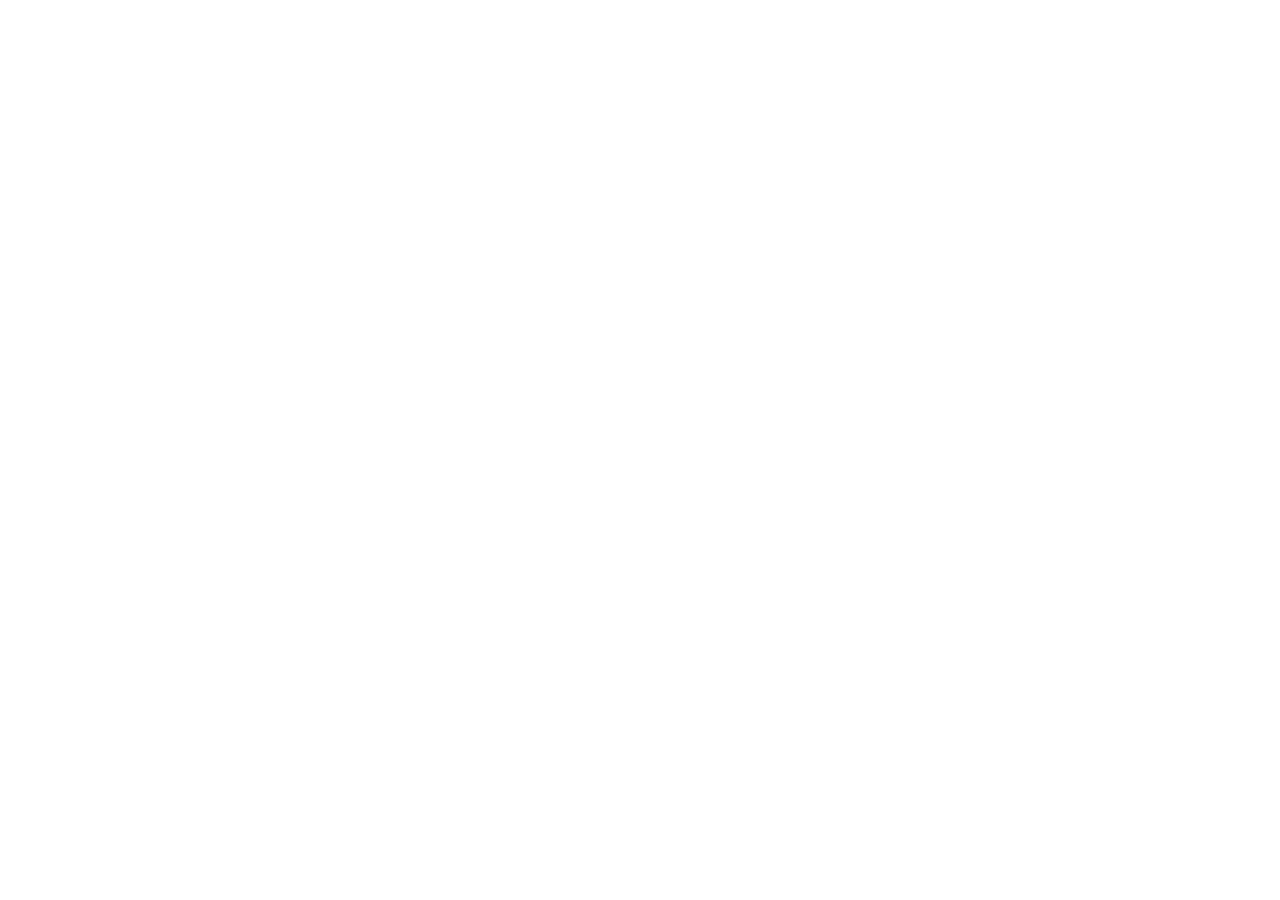
==== about.html @ 267d4267 "init" ====
<!DOCTYPE html>
<html lang="fr">
<head>
 <meta charset="UTF-8">
 <meta name="viewport" content="width=device-width, initial-scale=1.0">
 <title>AfriTalent — A propos</title>
 <!-- Bootstrap 5 via CDN : feuille de style -->
 <link
href="https://cdn.jsdelivr.net/npm/bootstrap@5.3.0/dist/css/bootstrap.min.css"
rel="stylesheet">
 <!-- Votre feuille de style personnelle -->
 <link rel="stylesheet" href="css/style.css">
</head>
<body>

</body>
</html>
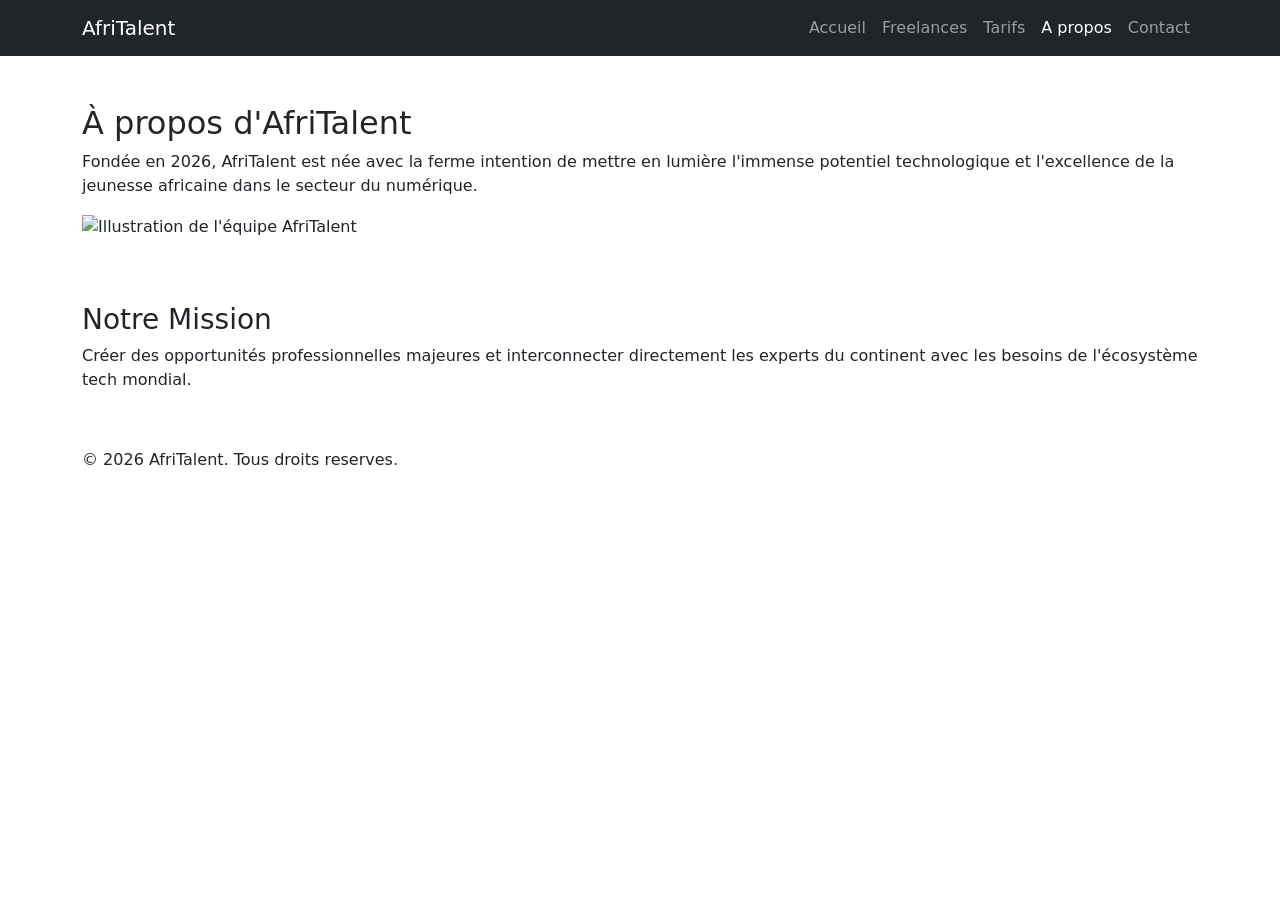
==== commit 2a3e9455: "HTML : structure complète des 5 pages avec sections et contenu texte" ====
--- a/about.html
+++ b/about.html
@@ -1,17 +1,77 @@
 <!DOCTYPE html>
 <html lang="fr">
 <head>
- <meta charset="UTF-8">
- <meta name="viewport" content="width=device-width, initial-scale=1.0">
- <title>AfriTalent — A propos</title>
- <!-- Bootstrap 5 via CDN : feuille de style -->
- <link
-href="https://cdn.jsdelivr.net/npm/bootstrap@5.3.0/dist/css/bootstrap.min.css"
-rel="stylesheet">
- <!-- Votre feuille de style personnelle -->
- <link rel="stylesheet" href="css/style.css">
+    <meta charset="UTF-8">
+    <meta name="viewport" content="width=device-width, initial-scale=1.0">
+    <title>AfriTalent - À propos</title>
+
+    <!-- CDN Bootstrap 5 (CSS) -->
+    <link href="https://cdn.jsdelivr.net/npm/bootstrap@5.3.0/dist/css/bootstrap.min.css" rel="stylesheet">
+
+    <!-- Votre feuille de style personnelle -->
+    <link rel="stylesheet" href="css/style.css">
 </head>
 <body>
 
+    <!-- Navigation Bootstrap commune à toutes les pages -->
+    <header>
+        <nav class="navbar navbar-expand-lg navbar-dark bg-dark">
+            <div class="container">
+                <a class="navbar-brand" href="index.html">AfriTalent</a>
+                <button class="navbar-toggler" type="button" data-bs-toggle="collapse" data-bs-target="#navMenu" aria-controls="navMenu" aria-expanded="false" aria-label="Toggle navigation">
+                    <span class="navbar-toggler-icon"></span>
+                </button>
+                <div class="collapse navbar-collapse" id="navMenu">
+                    <ul class="navbar-nav ms-auto">
+                        <li class="nav-item">
+                            <a class="nav-link" href="index.html">Accueil</a>
+                        </li>
+                        <li class="nav-item">
+                            <a class="nav-link" href="freelances.html">Freelances</a>
+                        </li>
+                        <li class="nav-item">
+                            <a class="nav-link" href="tarifs.html">Tarifs</a>
+                        </li>
+                        <li class="nav-item">
+                            <a class="nav-link active" href="about.html">A propos</a>
+                        </li>
+                        <li class="nav-item">
+                            <a class="nav-link" href="contact.html">Contact</a>
+                        </li>
+                    </ul>
+                </div>
+            </div>
+        </nav>
+    </header>
+
+    <!-- Contenu principal spécifique à la page À propos -->
+    <main>
+        <section id="notre-histoire">
+            <div class="container py-5">
+                <h2>À propos d'AfriTalent</h2>
+                <p>Fondée en 2026, AfriTalent est née avec la ferme intention de mettre en lumière l'immense potentiel technologique et l'excellence de la jeunesse africaine dans le secteur du numérique.</p>
+                <!-- Ajout de l'image obligatoire pour le Commit 2 -->
+                <img src="https://via.placeholder.com/500x300" alt="Illustration de l'équipe AfriTalent">
+            </div>
+        </section>
+        
+        <section id="notre-mission">
+            <div class="container py-3">
+                <h3>Notre Mission</h3>
+                <p>Créer des opportunités professionnelles majeures et interconnecter directement les experts du continent avec les besoins de l'écosystème tech mondial.</p>
+            </div>
+        </section>
+    </main>
+
+    <!-- Pied de page -->
+    <footer>
+        <div class="container py-4">
+            <p>&copy; 2026 AfriTalent. Tous droits reserves.</p>
+        </div>
+    </footer>
+
+    <!-- CDN Bootstrap 5 (JS) -->
+    <script src="https://cdn.jsdelivr.net/npm/bootstrap@5.3.0/dist/js/bootstrap.bundle.min.js"></script>
+    <script src="js/main.js"></script>
 </body>
 </html>
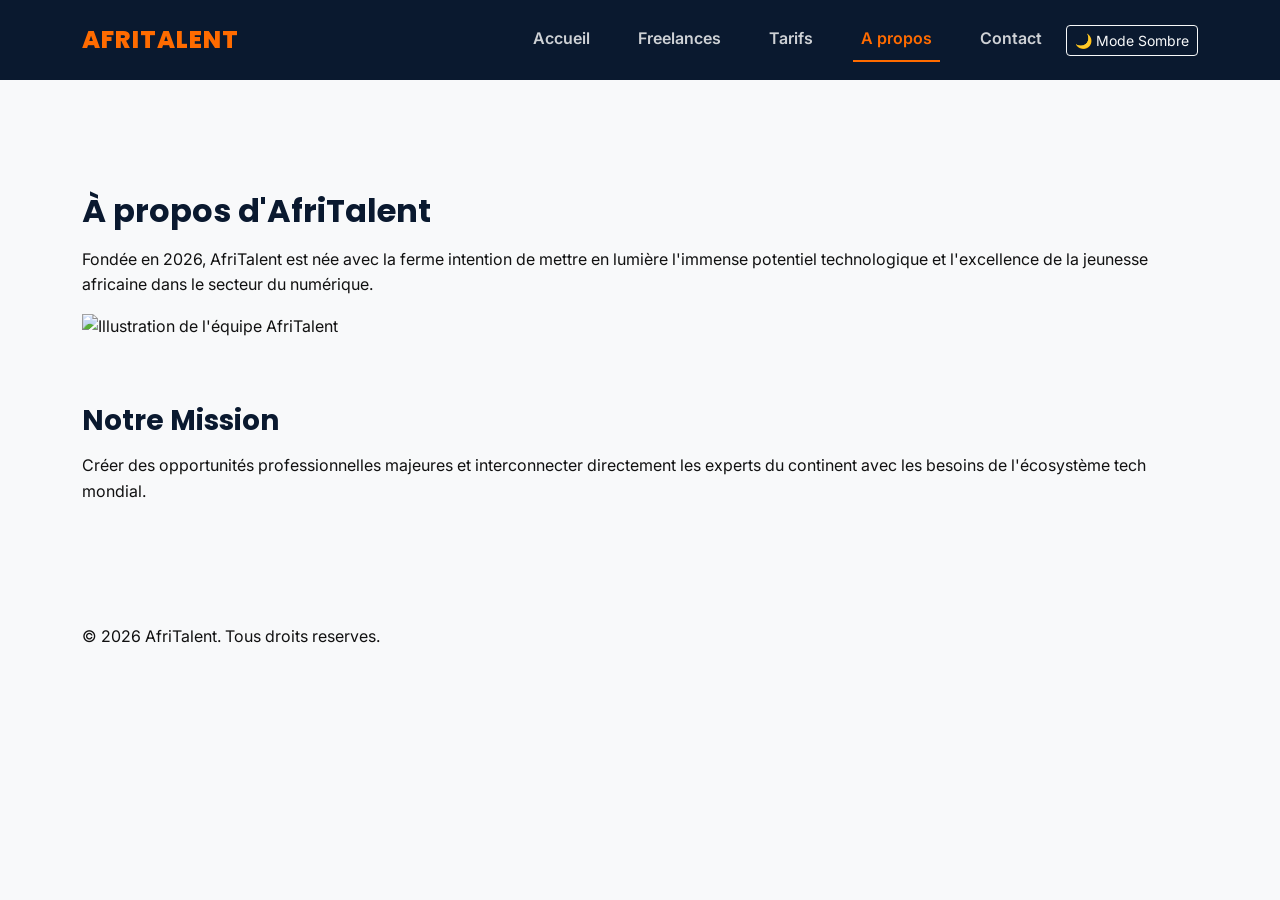
==== commit e0e021ee: "JS : dark mode avec localStorage, navbar dynamique au scroll" ====
--- a/about.html
+++ b/about.html
@@ -38,6 +38,9 @@
                         <li class="nav-item">
                             <a class="nav-link" href="contact.html">Contact</a>
                         </li>
+                         <li class="nav-item d-flex align-items-center ms-lg-3">
+                            <button id="theme-toggle" class="btn btn-sm btn-outline-light mt-2 mt-lg-0">🌙 Mode Sombre</button>
+                        </li>
                     </ul>
                 </div>
             </div>
@@ -73,5 +76,7 @@
     <!-- CDN Bootstrap 5 (JS) -->
     <script src="https://cdn.jsdelivr.net/npm/bootstrap@5.3.0/dist/js/bootstrap.bundle.min.js"></script>
     <script src="js/main.js"></script>
+    <!-- Bouton Retour en haut -->
+<button id="back-to-top" class="btn btn-custom" style="position: fixed; bottom: 20px; right: 20px; display: none; z-index: 1000; border-radius: 50%;">▲</button>
 </body>
 </html>
--- a/css/style.css
+++ b/css/style.css
@@ -0,0 +1,315 @@
+/* ==========================================================================
+   1. IMPORT DES GOOGLE FONTS
+   ========================================================================== */
+/* Import de 'Poppins' (pour les titres) et 'Inter' (pour le texte général) */
+@import url('https://fonts.googleapis.com/css2?family=Inter:wght@300;400;600&family=Poppins:wght@500;700;800&display=swap');
+
+/* ==========================================================================
+   2. VARIABLES CSS (:root) — Palette, Polices et Espacements
+   ========================================================================== */
+:root {
+    /* Couleurs (Palette cohérente pour AfriTalent : Orange tech, Bleu nuit, beige et neutres) */
+    --color-primary: #ff6b00;       /* Orange vif - l'énergie, le talent */
+    --color-secondary: #0a192f;     /* Bleu nuit profond - le professionnalisme */
+    --color-light: #f8f9fa;         /* Fond clair */
+    --color-dark: #111111;          /* Texte sombre */
+    --color-muted: #6c757d;         /* Texte secondaire / gris */
+
+    /* Typographies (Les 2 Google Fonts) */
+    --font-titles: 'Poppins', sans-serif;
+    --font-body: 'Inter', sans-serif;
+
+    /* Espacements (Pour des marges et paddings harmonieux) */
+    --spacing-sm: 0.5rem;
+    --spacing-md: 1rem;
+    --spacing-lg: 2rem;
+    --spacing-xl: 4rem;
+}
+
+/* ==========================================================================
+   3. RESET CSS & STYLES DE BASE
+   ========================================================================== */
+*, *::before, *::after {
+    box-sizing: border-box;
+    margin: 0;
+    padding: 0;
+}
+
+body {
+    font-family: var(--font-body);
+    color: var(--color-dark);
+    background-color: var(--color-light);
+    line-height: 1.6;
+}
+
+h1, h2, h3, h4, h5, h6 {
+    font-family: var(--font-titles);
+    color: var(--color-secondary);
+    font-weight: 700;
+    margin-bottom: var(--spacing-md);
+}
+
+img {
+    max-width: 100%;
+    height: auto;
+    display: block;
+}
+
+/* Layout général de base pour espacer vos sections */
+main {
+    padding: var(--spacing-xl) 0;
+}
+
+/* ==========================================================================
+   4. STYLISATION DE LA NAVBAR
+   ========================================================================== */
+/* On cible la navbar Bootstrap pour la personnaliser avec nos couleurs */
+.navbar {
+    background-color: var(--color-secondary) !important; /* Fond bleu nuit */
+    padding: var(--spacing-md) 0;
+}
+
+/* Le Logo */
+.navbar-brand {
+    font-family: var(--font-titles);
+    font-weight: 800;
+    font-size: 1.5rem;
+    color: var(--color-primary) !important; /* Logo en Orange */
+    text-transform: uppercase;
+    letter-spacing: 1px;
+}
+
+/* Alignement et style des liens de navigation */
+.navbar-nav .nav-link {
+    font-family: var(--font-body);
+    font-weight: 600;
+    color: rgba(255, 255, 255, 0.8) !important; /* Liens blancs légèrement transparents */
+    margin-left: var(--spacing-lg);
+    transition: color 0.3s ease;
+}
+
+/* Effet au survol des liens */
+.navbar-nav .nav-link:hover {
+    color: var(--color-primary) !important; /* Devient orange au survol */
+}
+
+/* Lien de la page active */
+.navbar-nav .nav-link.active {
+    color: var(--color-primary) !important;
+    border-bottom: 2px solid var(--color-primary);
+}
+/* ==========================================================================
+   5. DESIGN SECTION HERO (ASYMÉTRIQUE & EXPRESSIVE)
+   ========================================================================== */
+#hero {
+    background: linear-gradient(135deg, var(--color-light) 60%, #fff 40%);
+    overflow: hidden;
+}
+
+.hero-text h1 {
+    font-size: 3.5rem; /* Typographie expressive */
+    line-height: 1.2;
+}
+
+.text-highlight {
+    color: var(--color-primary);
+    position: relative;
+}
+
+.btn-custom {
+    background-color: var(--color-primary);
+    color: white !important;
+    font-weight: 600;
+    padding: 0.75rem 2rem;
+    border-radius: 50px;
+    transition: transform 0.3s ease, background-color 0.3s ease;
+}
+
+.btn-custom:hover {
+    background-color: #e05e00;
+    transform: translateY(-3px);
+}
+
+/* Image Hero Asymétrique (effet de décalage/style) */
+.hero-img {
+    border-radius: 24px;
+    box-shadow: 20px 20px 0px var(--color-secondary); /* Décalage asymétrique */
+    transition: transform 0.5s ease;
+}
+
+.hero-img:hover {
+    transform: scale(1.02);
+}
+
+/* ==========================================================================
+   6. MIS EN PAGE BENTO GRID (COMMENT ÇA MARCHE)
+   ========================================================================== */
+.bento-grid {
+    display: grid;
+    grid-template-columns: repeat(3, 1fr);
+    grid-auto-rows: 180px;
+    gap: var(--spacing-md);
+}
+
+.bento-item {
+    background-color: white;
+    border: 1px solid rgba(0,0,0,0.05);
+    border-radius: 20px;
+    padding: var(--spacing-lg);
+    box-shadow: 0 4px 15px rgba(0, 0, 0, 0.02);
+    display: flex;
+    flex-direction: column;
+    justify-content: center;
+}
+
+.bento-item h3 {
+    font-size: 1.3rem;
+    color: var(--color-primary);
+}
+
+/* Placement asymétrique du Bento */
+.item-large {
+    grid-column: span 2;
+}
+
+.item-tall {
+    grid-row: span 2;
+    background-color: var(--color-secondary);
+}
+.item-tall h3, .item-tall p {
+    color: white;
+}
+
+.item-normal {
+    grid-column: span 1;
+}
+
+.item-wide {
+    grid-column: span 2;
+}
+
+/* ==========================================================================
+   7. CATÉGORIES DE SERVICES (EFFETS HOVER INTERACTIFS)
+   ========================================================================== */
+.card-category {
+    background-color: white;
+    border-radius: 16px;
+    padding: var(--spacing-lg);
+    box-shadow: 0 5px 15px rgba(0, 0, 0, 0.05); /* Ombre de base */
+    transition: transform 0.3s ease, box-shadow 0.3s ease; /* Transition fluide */
+    height: 100%;
+}
+
+/* Effets Hover (Transformation et Ombre accentuée) */
+.card-category:hover {
+    transform: translateY(-10px); /* Soulèvement de la carte */
+    box-shadow: 0 15px 30px rgba(255, 107, 0, 0.15); /* Ombre plus diffuse aux couleurs d'AfriTalent */
+    border-top: 4px solid var(--color-primary);
+}
+
+/* ==========================================================================
+   8. AJUSTEMENTS CAROUSEL TÉMOIGNAGES
+   ========================================================================== */
+#carouselTemoignages {
+    background-color: white;
+    border-radius: 24px;
+    padding: var(--spacing-lg);
+    box-shadow: 0 10px 25px rgba(0,0,0,0.02);
+}
+/* ==========================================================================
+   9. RESPONSIVE DESIGN (MEDIA QUERIES)
+   ========================================================================== */
+
+/* 📱 Écrans Mobiles (jusqu'à 767px) - Cible le test à 375px */
+@media (max-width: 767px) {
+    /* Typographie expressive plus petite pour que ça ne déborde pas */
+    .hero-text h1 {
+        font-size: 2.2rem;
+    }
+    
+    /* On casse le décalage de l'image sur mobile pour que ce soit propre */
+    .hero-img {
+        box-shadow: 10px 10px 0px var(--color-secondary);
+        margin-top: var(--spacing-lg);
+    }
+
+    /* La Bento Grid passe sur 1 seule colonne verticale */
+    .bento-grid {
+        display: flex;
+        flex-direction: column;
+        height: auto;
+    }
+    
+    .bento-item {
+        margin-bottom: var(--spacing-md);
+    }
+
+    /* Liens de la navbar : on réduit la marge à gauche pour le menu vertical */
+    .navbar-nav .nav-link {
+        margin-left: 0;
+        padding: var(--spacing-sm) 0;
+    }
+}
+
+/* 📐 Tablettes (de 768px à 1199px) - Cible le test à 768px */
+@media (min-width: 768px) and (max-width: 1199px) {
+    .hero-text h1 {
+        font-size: 2.8rem;
+    }
+
+    /* Adaptation de la Bento Grid pour tablette */
+    .bento-grid {
+        grid-template-columns: repeat(2, 1fr);
+        grid-auto-rows: auto;
+    }
+    
+    .item-large, .item-wide, .item-tall {
+        grid-column: span 2;
+        grid-row: auto;
+    }
+}
+
+/* 💻 Grands Écrans / Desktops (1200px et plus) */
+@media (min-width: 1200px) {
+    .container {
+        max-width: 1140px;
+    }
+}
+/* ==========================================================================
+   10. STYLES POUR LE COMMIT 6 (JS & INTERACTION)
+   ========================================================================== */
+
+/* Classes pour le Dark Mode */
+body.dark-theme {
+    background-color: #0e1622 !important;
+    color: #f8f9fa !important;
+}
+
+body.dark-theme .bento-item, 
+body.dark-theme .card-category,
+body.dark-theme #carouselTemoignages {
+    background-color: #1b263b !important;
+    color: #ffffff !important;
+    border-color: rgba(255, 255, 255, 0.1);
+}
+
+body.dark-theme h1, 
+body.dark-theme h2, 
+body.dark-theme h3 {
+    color: #ffffff !important;
+}
+
+body.dark-theme .text-highlight {
+    color: #ff8c3a !important;
+}
+
+/* Effet au Scroll sur la Navbar (Fond, ombre, shrink) */
+.navbar {
+    transition: all 0.4s ease !important; /* Transition fluide pour le shrink */
+}
+
+.navbar-scrolled {
+    padding: 0.4rem 0 !important; /* Effet shrink (réduction de taille) */
+    background-color: #050c18 !important; /* Fond encore plus sombre ou différent */
+    box-shadow: 0 4px 20px rgba(0, 0, 0, 0.3); /* Ajout d'une ombre portée */
+}
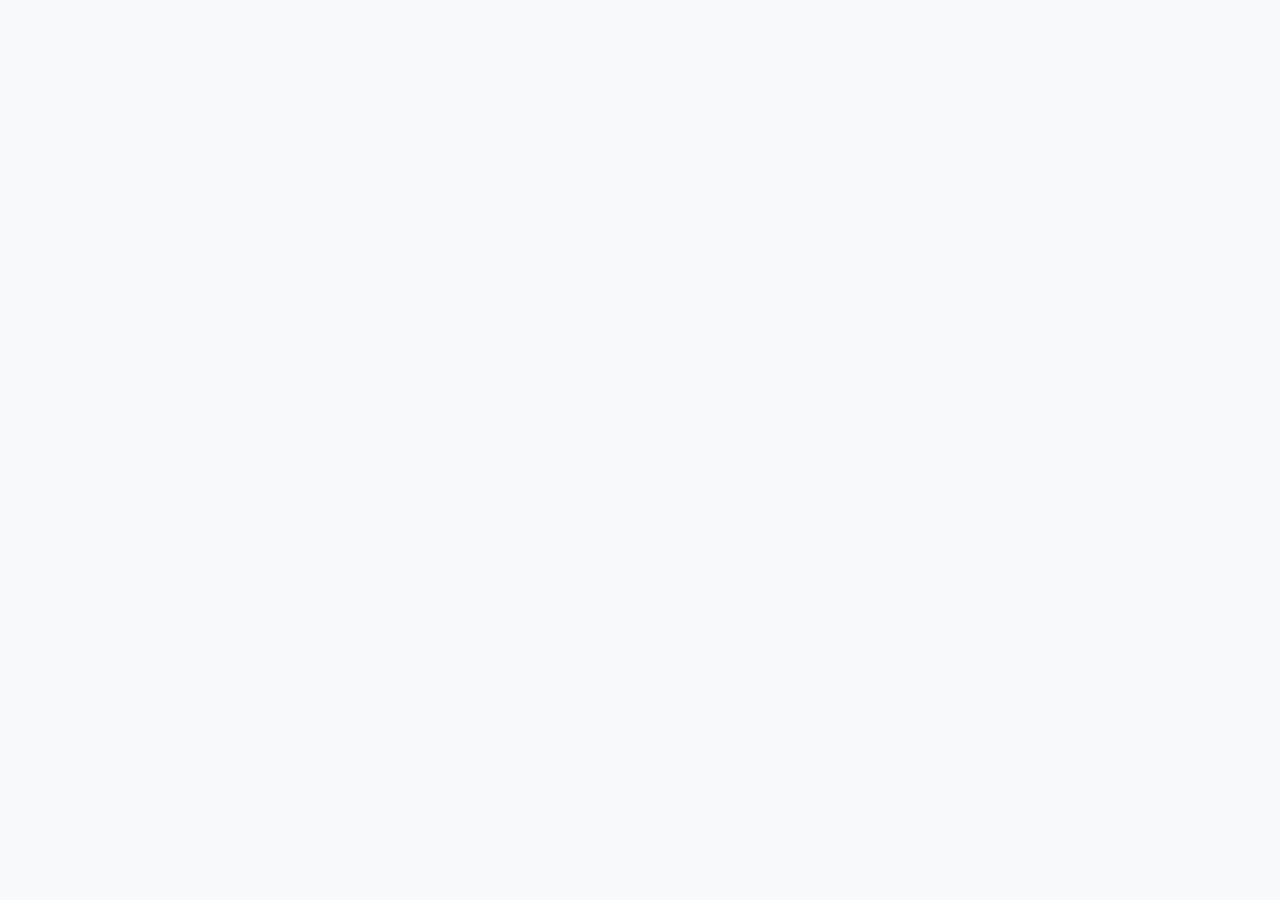
==== commit ac3eae68: "Init : création du dépôt, arborescence des fichiers et structure HTML de base" ====
--- a/about.html
+++ b/about.html
@@ -1,82 +1,23 @@
 <!DOCTYPE html>
 <html lang="fr">
 <head>
-    <meta charset="UTF-8">
-    <meta name="viewport" content="width=device-width, initial-scale=1.0">
-    <title>AfriTalent - À propos</title>
-
-    <!-- CDN Bootstrap 5 (CSS) -->
-    <link href="https://cdn.jsdelivr.net/npm/bootstrap@5.3.0/dist/css/bootstrap.min.css" rel="stylesheet">
-
-    <!-- Votre feuille de style personnelle -->
-    <link rel="stylesheet" href="css/style.css">
+ <meta charset="UTF-8">
+ <meta name="viewport" content="width=device-width, initial-scale=1.0">
+ <title>AfriTalent — A propos</title>
+ <!-- Bootstrap 5 via CDN : feuille de style -->
+ <link
+href="https://cdn.jsdelivr.net/npm/bootstrap@5.3.0/dist/css/bootstrap.min.css"
+rel="stylesheet">
+ <!-- Votre feuille de style personnelle -->
+ <link rel="stylesheet" href="css/style.css">
 </head>
 <body>
-
-    <!-- Navigation Bootstrap commune à toutes les pages -->
-    <header>
-        <nav class="navbar navbar-expand-lg navbar-dark bg-dark">
-            <div class="container">
-                <a class="navbar-brand" href="index.html">AfriTalent</a>
-                <button class="navbar-toggler" type="button" data-bs-toggle="collapse" data-bs-target="#navMenu" aria-controls="navMenu" aria-expanded="false" aria-label="Toggle navigation">
-                    <span class="navbar-toggler-icon"></span>
-                </button>
-                <div class="collapse navbar-collapse" id="navMenu">
-                    <ul class="navbar-nav ms-auto">
-                        <li class="nav-item">
-                            <a class="nav-link" href="index.html">Accueil</a>
-                        </li>
-                        <li class="nav-item">
-                            <a class="nav-link" href="freelances.html">Freelances</a>
-                        </li>
-                        <li class="nav-item">
-                            <a class="nav-link" href="tarifs.html">Tarifs</a>
-                        </li>
-                        <li class="nav-item">
-                            <a class="nav-link active" href="about.html">A propos</a>
-                        </li>
-                        <li class="nav-item">
-                            <a class="nav-link" href="contact.html">Contact</a>
-                        </li>
-                         <li class="nav-item d-flex align-items-center ms-lg-3">
-                            <button id="theme-toggle" class="btn btn-sm btn-outline-light mt-2 mt-lg-0">🌙 Mode Sombre</button>
-                        </li>
-                    </ul>
-                </div>
-            </div>
-        </nav>
-    </header>
-
-    <!-- Contenu principal spécifique à la page À propos -->
-    <main>
-        <section id="notre-histoire">
-            <div class="container py-5">
-                <h2>À propos d'AfriTalent</h2>
-                <p>Fondée en 2026, AfriTalent est née avec la ferme intention de mettre en lumière l'immense potentiel technologique et l'excellence de la jeunesse africaine dans le secteur du numérique.</p>
-                <!-- Ajout de l'image obligatoire pour le Commit 2 -->
-                <img src="https://via.placeholder.com/500x300" alt="Illustration de l'équipe AfriTalent">
-            </div>
-        </section>
-        
-        <section id="notre-mission">
-            <div class="container py-3">
-                <h3>Notre Mission</h3>
-                <p>Créer des opportunités professionnelles majeures et interconnecter directement les experts du continent avec les besoins de l'écosystème tech mondial.</p>
-            </div>
-        </section>
-    </main>
-
-    <!-- Pied de page -->
-    <footer>
-        <div class="container py-4">
-            <p>&copy; 2026 AfriTalent. Tous droits reserves.</p>
-        </div>
-    </footer>
-
-    <!-- CDN Bootstrap 5 (JS) -->
-    <script src="https://cdn.jsdelivr.net/npm/bootstrap@5.3.0/dist/js/bootstrap.bundle.min.js"></script>
-    <script src="js/main.js"></script>
-    <!-- Bouton Retour en haut -->
-<button id="back-to-top" class="btn btn-custom" style="position: fixed; bottom: 20px; right: 20px; display: none; z-index: 1000; border-radius: 50%;">▲</button>
-</body>
+ <!-- Le contenu de la page sera ajoute ici -->
+ <!-- Bootstrap 5 via CDN : script JavaScript -->
+ <script
+src="https://cdn.jsdelivr.net/npm/bootstrap@5.3.0/dist/js/bootstrap.bundle.min.js"
+></script>
+ <!-- Votre script JavaScript -->
+ <script src="js/main.js"></script>
+ </body>
 </html>
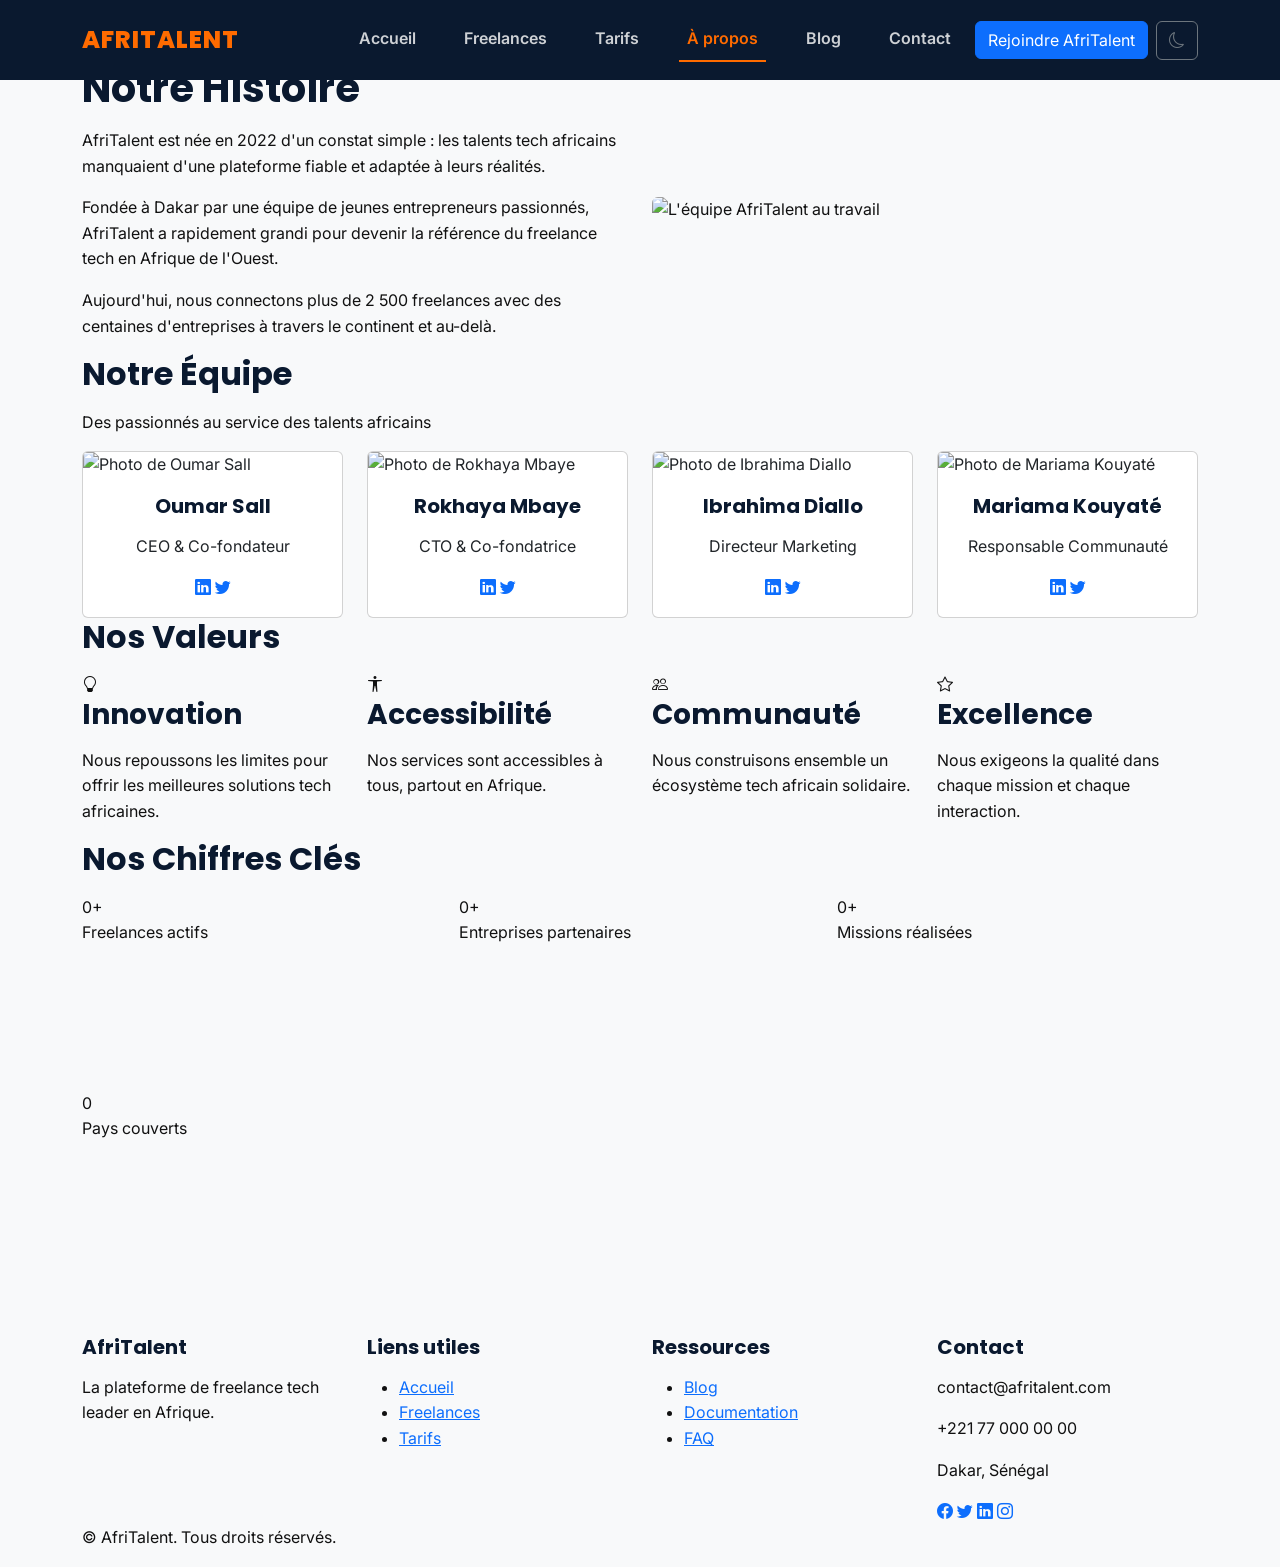
==== commit 056125a9: "HTML : structure complète des 5 pages avec sections et contenu texte" ====
--- a/about.html
+++ b/about.html
@@ -1,23 +1,238 @@
 <!DOCTYPE html>
 <html lang="fr">
 <head>
- <meta charset="UTF-8">
- <meta name="viewport" content="width=device-width, initial-scale=1.0">
- <title>AfriTalent — A propos</title>
- <!-- Bootstrap 5 via CDN : feuille de style -->
- <link
-href="https://cdn.jsdelivr.net/npm/bootstrap@5.3.0/dist/css/bootstrap.min.css"
-rel="stylesheet">
- <!-- Votre feuille de style personnelle -->
- <link rel="stylesheet" href="css/style.css">
+    <meta charset="UTF-8">
+    <meta name="viewport" content="width=device-width, initial-scale=1.0">
+    <title>AfriTalent - À propos</title>
+    <link href="https://cdn.jsdelivr.net/npm/bootstrap@5.3.3/dist/css/bootstrap.min.css" rel="stylesheet">
+    <link href="https://cdn.jsdelivr.net/npm/bootstrap-icons@1.11.0/font/bootstrap-icons.css" rel="stylesheet">
+    <link rel="stylesheet" href="css/style.css">
 </head>
 <body>
- <!-- Le contenu de la page sera ajoute ici -->
- <!-- Bootstrap 5 via CDN : script JavaScript -->
- <script
-src="https://cdn.jsdelivr.net/npm/bootstrap@5.3.0/dist/js/bootstrap.bundle.min.js"
-></script>
- <!-- Votre script JavaScript -->
- <script src="js/main.js"></script>
- </body>
+
+    <!-- NAVBAR -->
+    <header>
+        <nav class="navbar navbar-expand-lg fixed-top" id="navbar">
+            <div class="container">
+                <a class="navbar-brand" href="index.html">AfriTalent</a>
+                <button class="navbar-toggler" type="button" data-bs-toggle="collapse" data-bs-target="#navMenu">
+                    <span class="navbar-toggler-icon"></span>
+                </button>
+                <div class="collapse navbar-collapse" id="navMenu">
+                    <ul class="navbar-nav ms-auto">
+                        <li class="nav-item"><a class="nav-link" href="index.html">Accueil</a></li>
+                        <li class="nav-item"><a class="nav-link" href="freelances.html">Freelances</a></li>
+                        <li class="nav-item"><a class="nav-link" href="tarifs.html">Tarifs</a></li>
+                        <li class="nav-item"><a class="nav-link active" href="about.html">À propos</a></li>
+                        <li class="nav-item"><a class="nav-link" href="#">Blog</a></li>
+                        <li class="nav-item"><a class="nav-link" href="contact.html">Contact</a></li>
+                    </ul>
+                    <a href="#" class="btn btn-primary ms-3">Rejoindre AfriTalent</a>
+                    <button id="darkModeToggle" class="btn btn-outline-secondary ms-2">
+                        <i class="bi bi-moon"></i>
+                    </button>
+                </div>
+            </div>
+        </nav>
+    </header>
+
+    <main>
+
+        <!-- SECTION NOTRE HISTOIRE -->
+        <section id="histoire">
+            <div class="container">
+                <div class="row align-items-center">
+                    <div class="col-12 col-md-6">
+                        <h1>Notre Histoire</h1>
+                        <p>AfriTalent est née en 2022 d'un constat simple : les talents tech africains manquaient d'une plateforme fiable et adaptée à leurs réalités.</p>
+                        <p>Fondée à Dakar par une équipe de jeunes entrepreneurs passionnés, AfriTalent a rapidement grandi pour devenir la référence du freelance tech en Afrique de l'Ouest.</p>
+                        <p>Aujourd'hui, nous connectons plus de 2 500 freelances avec des centaines d'entreprises à travers le continent et au-delà.</p>
+                    </div>
+                    <div class="col-12 col-md-6">
+                        <img src="images/histoire.jpg" alt="L'équipe AfriTalent au travail" class="img-fluid rounded">
+                    </div>
+                </div>
+            </div>
+        </section>
+
+        <!-- SECTION EQUIPE -->
+        <section id="equipe">
+            <div class="container">
+                <h2>Notre Équipe</h2>
+                <p>Des passionnés au service des talents africains</p>
+                <div class="row">
+
+                    <div class="col-12 col-md-6 col-lg-3">
+                        <div class="card equipe-card">
+                            <img src="images/team1.jpg" alt="Photo de Oumar Sall" class="card-img-top">
+                            <div class="card-body text-center">
+                                <h5>Oumar Sall</h5>
+                                <p>CEO & Co-fondateur</p>
+                                <div>
+                                    <a href="#"><i class="bi bi-linkedin"></i></a>
+                                    <a href="#"><i class="bi bi-twitter"></i></a>
+                                </div>
+                            </div>
+                        </div>
+                    </div>
+
+                    <div class="col-12 col-md-6 col-lg-3">
+                        <div class="card equipe-card">
+                            <img src="images/team2.jpg" alt="Photo de Rokhaya Mbaye" class="card-img-top">
+                            <div class="card-body text-center">
+                                <h5>Rokhaya Mbaye</h5>
+                                <p>CTO & Co-fondatrice</p>
+                                <div>
+                                    <a href="#"><i class="bi bi-linkedin"></i></a>
+                                    <a href="#"><i class="bi bi-twitter"></i></a>
+                                </div>
+                            </div>
+                        </div>
+                    </div>
+
+                    <div class="col-12 col-md-6 col-lg-3">
+                        <div class="card equipe-card">
+                            <img src="images/team3.jpg" alt="Photo de Ibrahima Diallo" class="card-img-top">
+                            <div class="card-body text-center">
+                                <h5>Ibrahima Diallo</h5>
+                                <p>Directeur Marketing</p>
+                                <div>
+                                    <a href="#"><i class="bi bi-linkedin"></i></a>
+                                    <a href="#"><i class="bi bi-twitter"></i></a>
+                                </div>
+                            </div>
+                        </div>
+                    </div>
+
+                    <div class="col-12 col-md-6 col-lg-3">
+                        <div class="card equipe-card">
+                            <img src="images/team4.jpg" alt="Photo de Mariama Kouyaté" class="card-img-top">
+                            <div class="card-body text-center">
+                                <h5>Mariama Kouyaté</h5>
+                                <p>Responsable Communauté</p>
+                                <div>
+                                    <a href="#"><i class="bi bi-linkedin"></i></a>
+                                    <a href="#"><i class="bi bi-twitter"></i></a>
+                                </div>
+                            </div>
+                        </div>
+                    </div>
+
+                </div>
+            </div>
+        </section>
+
+        <!-- SECTION VALEURS -->
+        <section id="valeurs">
+            <div class="container">
+                <h2>Nos Valeurs</h2>
+                <div class="row">
+
+                    <div class="col-12 col-md-6 col-lg-3">
+                        <div class="valeur-card">
+                            <i class="bi bi-lightbulb"></i>
+                            <h3>Innovation</h3>
+                            <p>Nous repoussons les limites pour offrir les meilleures solutions tech africaines.</p>
+                        </div>
+                    </div>
+
+                    <div class="col-12 col-md-6 col-lg-3">
+                        <div class="valeur-card">
+                            <i class="bi bi-universal-access"></i>
+                            <h3>Accessibilité</h3>
+                            <p>Nos services sont accessibles à tous, partout en Afrique.</p>
+                        </div>
+                    </div>
+
+                    <div class="col-12 col-md-6 col-lg-3">
+                        <div class="valeur-card">
+                            <i class="bi bi-people"></i>
+                            <h3>Communauté</h3>
+                            <p>Nous construisons ensemble un écosystème tech africain solidaire.</p>
+                        </div>
+                    </div>
+
+                    <div class="col-12 col-md-6 col-lg-3">
+                        <div class="valeur-card">
+                            <i class="bi bi-star"></i>
+                            <h3>Excellence</h3>
+                            <p>Nous exigeons la qualité dans chaque mission et chaque interaction.</p>
+                        </div>
+                    </div>
+
+                </div>
+            </div>
+        </section>
+
+        <!-- SECTION CHIFFRES CLES -->
+        <section id="chiffres">
+            <div class="container">
+                <h2>Nos Chiffres Clés</h2>
+                <div class="bento-grid">
+                    <div class="bento-card">
+                        <span class="counter" data-target="2500">0</span>+
+                        <p>Freelances actifs</p>
+                    </div>
+                    <div class="bento-card">
+                        <span class="counter" data-target="800">0</span>+
+                        <p>Entreprises partenaires</p>
+                    </div>
+                    <div class="bento-card">
+                        <span class="counter" data-target="12000">0</span>+
+                        <p>Missions réalisées</p>
+                    </div>
+                    <div class="bento-card">
+                        <span class="counter" data-target="15">0</span>
+                        <p>Pays couverts</p>
+                    </div>
+                </div>
+            </div>
+        </section>
+
+    </main>
+
+    <!-- FOOTER -->
+    <footer>
+        <div class="container">
+            <div class="row">
+                <div class="col-md-3">
+                    <h5>AfriTalent</h5>
+                    <p>La plateforme de freelance tech leader en Afrique.</p>
+                </div>
+                <div class="col-md-3">
+                    <h5>Liens utiles</h5>
+                    <ul>
+                        <li><a href="index.html">Accueil</a></li>
+                        <li><a href="freelances.html">Freelances</a></li>
+                        <li><a href="tarifs.html">Tarifs</a></li>
+                    </ul>
+                </div>
+                <div class="col-md-3">
+                    <h5>Ressources</h5>
+                    <ul>
+                        <li><a href="#">Blog</a></li>
+                        <li><a href="#">Documentation</a></li>
+                        <li><a href="#">FAQ</a></li>
+                    </ul>
+                </div>
+                <div class="col-md-3">
+                    <h5>Contact</h5>
+                    <p>contact@afritalent.com</p>
+                    <p>+221 77 000 00 00</p>
+                    <p>Dakar, Sénégal</p>
+                    <div>
+                        <a href="#"><i class="bi bi-facebook"></i></a>
+                        <a href="#"><i class="bi bi-twitter"></i></a>
+                        <a href="#"><i class="bi bi-linkedin"></i></a>
+                        <a href="#"><i class="bi bi-instagram"></i></a>
+                    </div>
+                </div>
+            </div>
+            <p>&copy; <span id="year"></span> AfriTalent. Tous droits réservés.</p>
+        </div>
+    </footer>
+
+    <script src="https://cdn.jsdelivr.net/npm/bootstrap@5.3.3/dist/js/bootstrap.bundle.min.js"></script>
+    <script src="js/main.js"></script>
+</body>
 </html>
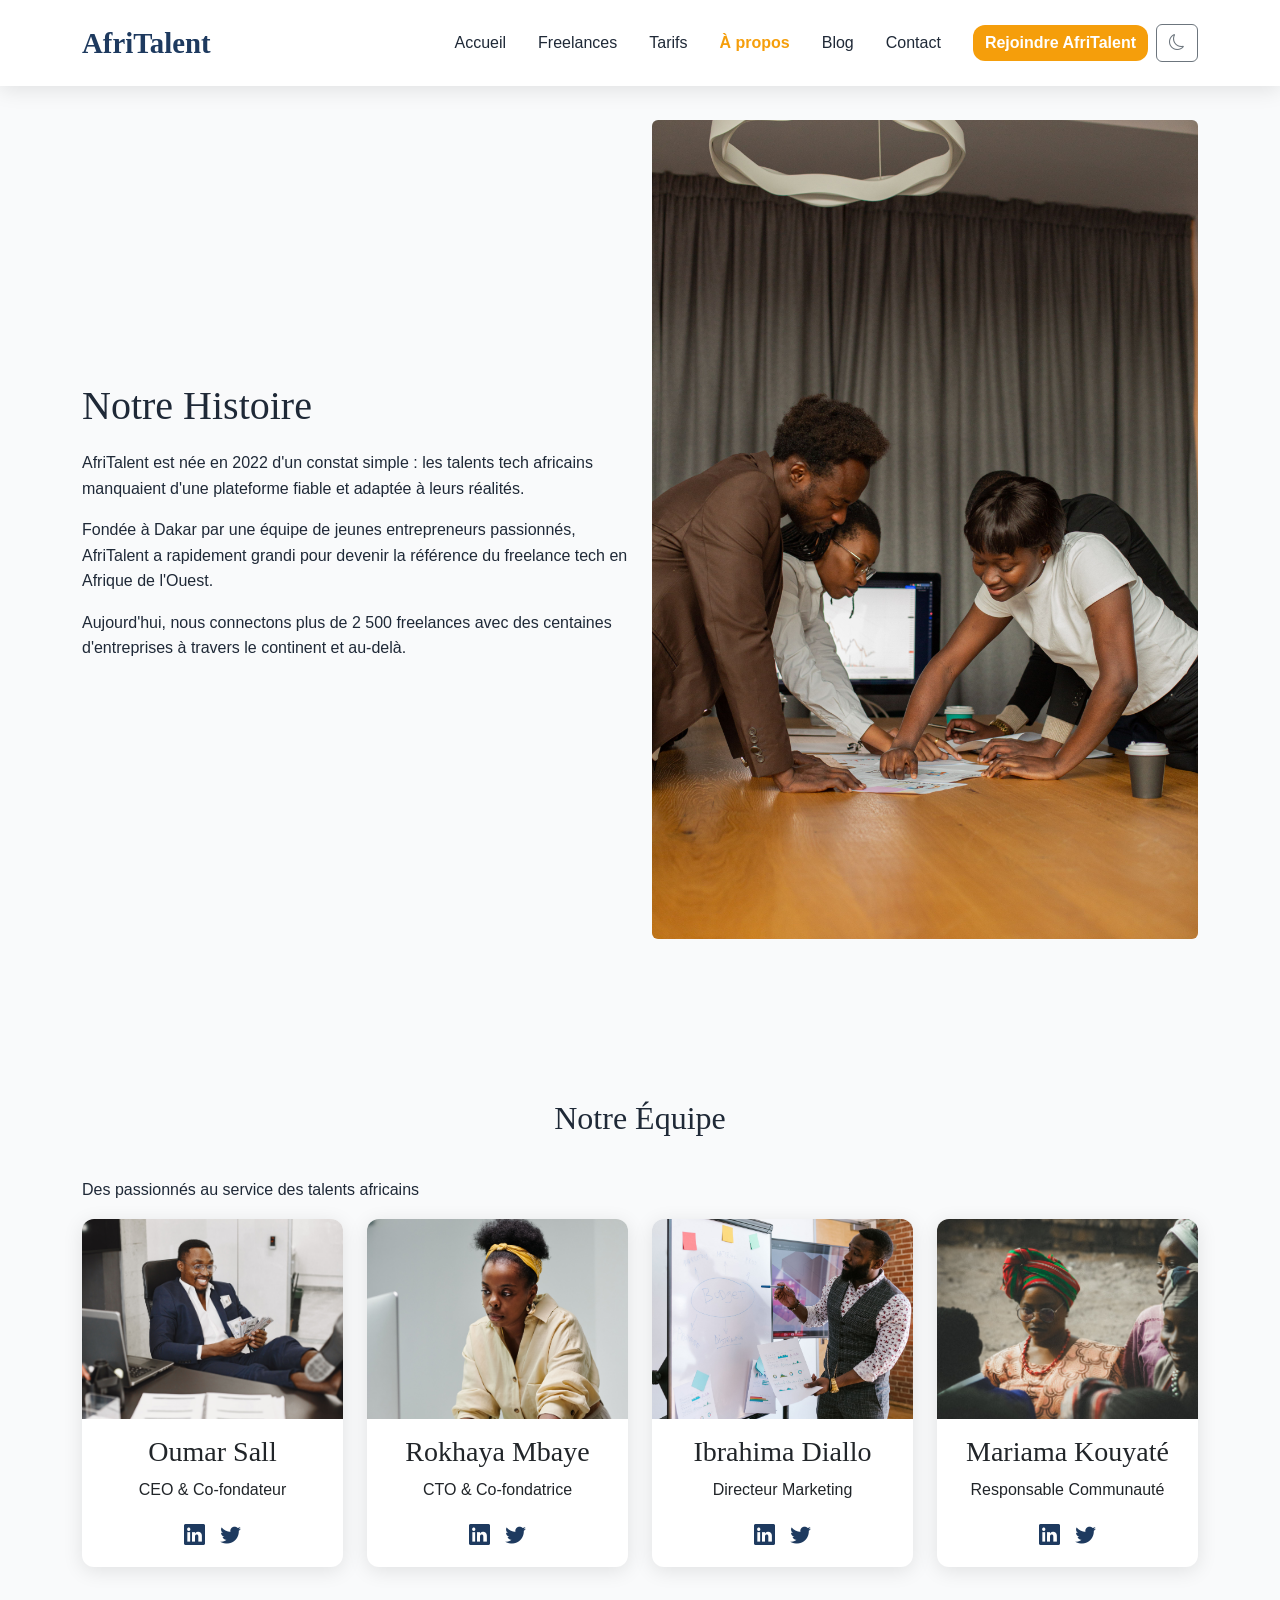
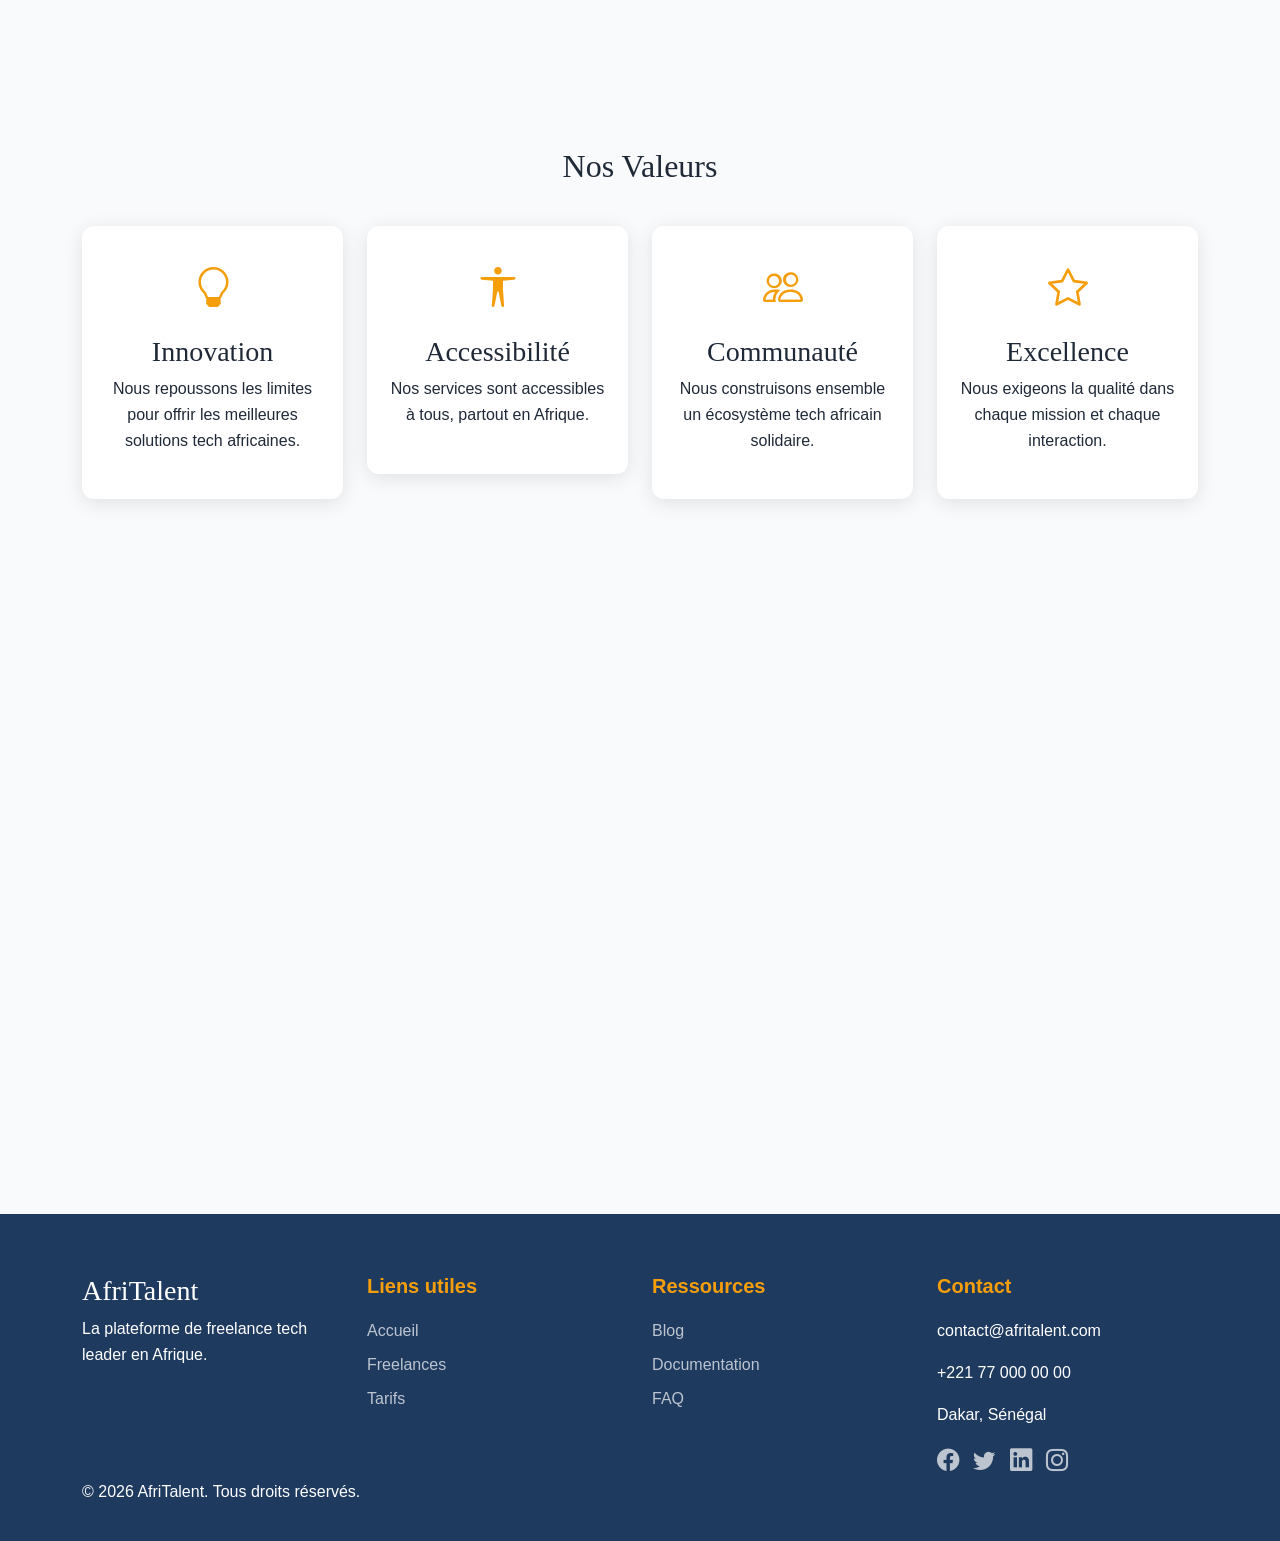
==== commit 2dd5fe7d: "Déploiement : GitHub Pages activé, README finalisé et présentation PowerPoint ajoutée" ====
--- a/about.html
+++ b/about.html
@@ -66,7 +66,7 @@
                         <div class="card equipe-card">
                             <img src="images/team1.jpg" alt="Photo de Oumar Sall" class="card-img-top">
                             <div class="card-body text-center">
-                                <h5>Oumar Sall</h5>
+                                <h3>Oumar Sall</h3>
                                 <p>CEO & Co-fondateur</p>
                                 <div>
                                     <a href="#"><i class="bi bi-linkedin"></i></a>
@@ -80,7 +80,7 @@
                         <div class="card equipe-card">
                             <img src="images/team2.jpg" alt="Photo de Rokhaya Mbaye" class="card-img-top">
                             <div class="card-body text-center">
-                                <h5>Rokhaya Mbaye</h5>
+                                <h3>Rokhaya Mbaye</h3>
                                 <p>CTO & Co-fondatrice</p>
                                 <div>
                                     <a href="#"><i class="bi bi-linkedin"></i></a>
@@ -94,7 +94,7 @@
                         <div class="card equipe-card">
                             <img src="images/team3.jpg" alt="Photo de Ibrahima Diallo" class="card-img-top">
                             <div class="card-body text-center">
-                                <h5>Ibrahima Diallo</h5>
+                                <h3>Ibrahima Diallo</h3>
                                 <p>Directeur Marketing</p>
                                 <div>
                                     <a href="#"><i class="bi bi-linkedin"></i></a>
@@ -108,7 +108,7 @@
                         <div class="card equipe-card">
                             <img src="images/team4.jpg" alt="Photo de Mariama Kouyaté" class="card-img-top">
                             <div class="card-body text-center">
-                                <h5>Mariama Kouyaté</h5>
+                                <h3>Mariama Kouyaté</h3>
                                 <p>Responsable Communauté</p>
                                 <div>
                                     <a href="#"><i class="bi bi-linkedin"></i></a>
@@ -196,7 +196,7 @@
         <div class="container">
             <div class="row">
                 <div class="col-md-3">
-                    <h5>AfriTalent</h5>
+                    <h3>AfriTalent</h3>
                     <p>La plateforme de freelance tech leader en Afrique.</p>
                 </div>
                 <div class="col-md-3">
--- a/css/style.css
+++ b/css/style.css
@@ -1,315 +1,758 @@
-/* ==========================================================================
-   1. IMPORT DES GOOGLE FONTS
-   ========================================================================== */
-/* Import de 'Poppins' (pour les titres) et 'Inter' (pour le texte général) */
-@import url('https://fonts.googleapis.com/css2?family=Inter:wght@300;400;600&family=Poppins:wght@500;700;800&display=swap');
-
-/* ==========================================================================
-   2. VARIABLES CSS (:root) — Palette, Polices et Espacements
-   ========================================================================== */
+/* =============================================
+   VARIABLES CSS
+   ============================================= */
 :root {
-    /* Couleurs (Palette cohérente pour AfriTalent : Orange tech, Bleu nuit, beige et neutres) */
-    --color-primary: #ff6b00;       /* Orange vif - l'énergie, le talent */
-    --color-secondary: #0a192f;     /* Bleu nuit profond - le professionnalisme */
-    --color-light: #f8f9fa;         /* Fond clair */
-    --color-dark: #111111;          /* Texte sombre */
-    --color-muted: #6c757d;         /* Texte secondaire / gris */
-
-    /* Typographies (Les 2 Google Fonts) */
-    --font-titles: 'Poppins', sans-serif;
-    --font-body: 'Inter', sans-serif;
-
-    /* Espacements (Pour des marges et paddings harmonieux) */
-    --spacing-sm: 0.5rem;
-    --spacing-md: 1rem;
-    --spacing-lg: 2rem;
-    --spacing-xl: 4rem;
-}
-
-/* ==========================================================================
-   3. RESET CSS & STYLES DE BASE
-   ========================================================================== */
-*, *::before, *::after {
-    box-sizing: border-box;
+    --couleur-primaire: #F59E0B;
+    --couleur-secondaire: #1E3A5F;
+    --couleur-accent: #10B981;
+    --couleur-texte: #1F2937;
+    --couleur-fond: #F9FAFB;
+    --couleur-blanc: #FFFFFF;
+    --police-titre: 'Playfair Display', serif;
+    --police-corps: 'Poppins', sans-serif;
+    --ombre: 0 4px 20px rgba(0, 0, 0, 0.1);
+    --rayon: 12px;
+    --transition: all 0.3s ease;
+}
+
+/* =============================================
+   RESET ET BASE
+   ============================================= */
+* {
     margin: 0;
     padding: 0;
+    box-sizing: border-box;
 }
 
 body {
-    font-family: var(--font-body);
-    color: var(--color-dark);
-    background-color: var(--color-light);
+    font-family: var(--police-corps);
+    color: var(--couleur-texte);
+    background-color: var(--couleur-fond);
     line-height: 1.6;
 }
 
-h1, h2, h3, h4, h5, h6 {
-    font-family: var(--font-titles);
-    color: var(--color-secondary);
-    font-weight: 700;
-    margin-bottom: var(--spacing-md);
+h1, h2, h3 {
+    font-family: var(--police-titre);
+}
+
+a {
+    text-decoration: none;
+    color: inherit;
+    transition: var(--transition);
+}
+
+ul {
+    list-style: none;
+    padding: 0;
 }
 
 img {
     max-width: 100%;
     height: auto;
-    display: block;
-}
-
-/* Layout général de base pour espacer vos sections */
-main {
-    padding: var(--spacing-xl) 0;
-}
-
-/* ==========================================================================
-   4. STYLISATION DE LA NAVBAR
-   ========================================================================== */
-/* On cible la navbar Bootstrap pour la personnaliser avec nos couleurs */
-.navbar {
-    background-color: var(--color-secondary) !important; /* Fond bleu nuit */
-    padding: var(--spacing-md) 0;
-}
-
-/* Le Logo */
-.navbar-brand {
-    font-family: var(--font-titles);
-    font-weight: 800;
+}
+
+section {
+    padding: 80px 0;
+}
+
+/* =============================================
+   NAVBAR
+   ============================================= */
+#navbar {
+    background-color: var(--couleur-blanc);
+    box-shadow: var(--ombre);
+    padding: 15px 0;
+    transition: var(--transition);
+}
+
+#navbar .navbar-brand {
+    font-family: var(--police-titre);
+    font-size: 1.8rem;
+    color: var(--couleur-secondaire);
+    font-weight: 700;
+}
+
+#navbar .nav-link {
+    color: var(--couleur-texte);
+    font-weight: 500;
+    margin: 0 8px;
+}
+
+#navbar .nav-link:hover {
+    color: var(--couleur-primaire);
+}
+
+#navbar .nav-link.active {
+    color: var(--couleur-primaire);
+    font-weight: 600;
+}
+
+#navbar .btn-primary {
+    background-color: var(--couleur-primaire);
+    border: none;
+    border-radius: var(--rayon);
+    font-weight: 600;
+}
+
+/* Navbar scrollée */
+#navbar.scrolled {
+    padding: 8px 0;
+    box-shadow: 0 2px 30px rgba(0,0,0,0.15);
+}
+
+/* =============================================
+   FOOTER
+   ============================================= */
+footer {
+    background-color: var(--couleur-secondaire);
+    color: var(--couleur-blanc);
+    padding: 60px 0 20px;
+}
+
+footer h5 {
+    color: var(--couleur-primaire);
+    font-weight: 600;
+    margin-bottom: 20px;
+}
+
+footer a {
+    color: rgba(255,255,255,0.7);
+}
+
+footer a:hover {
+    color: var(--couleur-primaire);
+}
+
+footer ul li {
+    margin-bottom: 8px;
+}
+
+footer .bi {
+    font-size: 1.4rem;
+    margin-right: 10px;
+}
+
+/* =============================================
+   BOUTON RETOUR EN HAUT
+   ============================================= */
+#btnTop {
+    position: fixed;
+    bottom: 30px;
+    right: 30px;
+    background-color: var(--couleur-primaire);
+    color: var(--couleur-blanc);
+    border: none;
+    border-radius: 50%;
+    width: 50px;
+    height: 50px;
     font-size: 1.5rem;
-    color: var(--color-primary) !important; /* Logo en Orange */
-    text-transform: uppercase;
-    letter-spacing: 1px;
-}
-
-/* Alignement et style des liens de navigation */
-.navbar-nav .nav-link {
-    font-family: var(--font-body);
+    cursor: pointer;
+    display: none;
+    z-index: 999;
+    transition: var(--transition);
+}
+
+#btnTop:hover {
+    background-color: var(--couleur-secondaire);
+}
+
+/* =============================================
+   DARK MODE
+   ============================================= */
+body.dark-mode {
+    background-color: #111827;
+    color: #F9FAFB;
+}
+
+body.dark-mode #navbar {
+    background-color: #1F2937;
+}
+
+body.dark-mode footer {
+    background-color: #0F172A;
+}
+
+body.dark-mode .card {
+    background-color: #1F2937;
+    color: #F9FAFB;
+}
+
+/* =============================================
+   ANIMATIONS FADE IN
+   ============================================= */
+.fade-in {
+    opacity: 0;
+    transform: translateY(30px);
+    transition: opacity 0.6s ease, transform 0.6s ease;
+}
+
+.fade-in.visible {
+    opacity: 1;
+    transform: translateY(0);
+}
+
+/* =============================================
+   HERO
+   ============================================= */
+#hero {
+    background: linear-gradient(135deg, var(--couleur-secondaire), var(--couleur-primaire));
+    color: var(--couleur-blanc);
+    padding: 150px 0 80px;
+    text-align: center;
+}
+
+#hero h1 {
+    font-size: 3.5rem;
+    margin-bottom: 20px;
+}
+
+#hero h2 {
+    font-size: 1.3rem;
+    font-weight: 300;
+    margin-bottom: 40px;
+    opacity: 0.9;
+}
+
+#hero .btn {
+    margin: 10px;
+    padding: 12px 30px;
+    border-radius: var(--rayon);
     font-weight: 600;
-    color: rgba(255, 255, 255, 0.8) !important; /* Liens blancs légèrement transparents */
-    margin-left: var(--spacing-lg);
-    transition: color 0.3s ease;
-}
-
-/* Effet au survol des liens */
-.navbar-nav .nav-link:hover {
-    color: var(--color-primary) !important; /* Devient orange au survol */
-}
-
-/* Lien de la page active */
-.navbar-nav .nav-link.active {
-    color: var(--color-primary) !important;
-    border-bottom: 2px solid var(--color-primary);
-}
-/* ==========================================================================
-   5. DESIGN SECTION HERO (ASYMÉTRIQUE & EXPRESSIVE)
-   ========================================================================== */
-#hero {
-    background: linear-gradient(135deg, var(--color-light) 60%, #fff 40%);
-    overflow: hidden;
-}
-
-.hero-text h1 {
-    font-size: 3.5rem; /* Typographie expressive */
-    line-height: 1.2;
-}
-
-.text-highlight {
-    color: var(--color-primary);
-    position: relative;
-}
-
-.btn-custom {
-    background-color: var(--color-primary);
-    color: white !important;
-    font-weight: 600;
-    padding: 0.75rem 2rem;
-    border-radius: 50px;
-    transition: transform 0.3s ease, background-color 0.3s ease;
-}
-
-.btn-custom:hover {
-    background-color: #e05e00;
-    transform: translateY(-3px);
-}
-
-/* Image Hero Asymétrique (effet de décalage/style) */
-.hero-img {
-    border-radius: 24px;
-    box-shadow: 20px 20px 0px var(--color-secondary); /* Décalage asymétrique */
-    transition: transform 0.5s ease;
-}
-
-.hero-img:hover {
-    transform: scale(1.02);
-}
-
-/* ==========================================================================
-   6. MIS EN PAGE BENTO GRID (COMMENT ÇA MARCHE)
-   ========================================================================== */
+}
+
+/* Statistiques */
+.stats {
+    display: flex;
+    justify-content: center;
+    gap: 60px;
+    margin-top: 60px;
+}
+
+.stats div {
+    text-align: center;
+}
+
+.stats span {
+    font-size: 2.5rem;
+    font-weight: 700;
+    color: var(--couleur-primaire);
+}
+
+.stats p {
+    font-size: 0.9rem;
+    opacity: 0.8;
+}
+
+/* =============================================
+   BENTO GRID
+   ============================================= */
 .bento-grid {
     display: grid;
-    grid-template-columns: repeat(3, 1fr);
-    grid-auto-rows: 180px;
-    gap: var(--spacing-md);
-}
-
-.bento-item {
-    background-color: white;
-    border: 1px solid rgba(0,0,0,0.05);
-    border-radius: 20px;
-    padding: var(--spacing-lg);
-    box-shadow: 0 4px 15px rgba(0, 0, 0, 0.02);
-    display: flex;
-    flex-direction: column;
-    justify-content: center;
-}
-
-.bento-item h3 {
-    font-size: 1.3rem;
-    color: var(--color-primary);
-}
-
-/* Placement asymétrique du Bento */
-.item-large {
+    grid-template-columns: repeat(4, 1fr);
+    grid-template-rows: auto;
+    gap: 20px;
+    margin-top: 40px;
+}
+
+.bento-card {
+    background-color: var(--couleur-blanc);
+    border-radius: var(--rayon);
+    padding: 30px;
+    box-shadow: var(--ombre);
+    transition: var(--transition);
+}
+
+.bento-card:nth-child(1) {
     grid-column: span 2;
 }
 
-.item-tall {
-    grid-row: span 2;
-    background-color: var(--color-secondary);
-}
-.item-tall h3, .item-tall p {
-    color: white;
-}
-
-.item-normal {
-    grid-column: span 1;
-}
-
-.item-wide {
+.bento-card:nth-child(4) {
     grid-column: span 2;
 }
 
-/* ==========================================================================
-   7. CATÉGORIES DE SERVICES (EFFETS HOVER INTERACTIFS)
-   ========================================================================== */
-.card-category {
-    background-color: white;
-    border-radius: 16px;
-    padding: var(--spacing-lg);
-    box-shadow: 0 5px 15px rgba(0, 0, 0, 0.05); /* Ombre de base */
-    transition: transform 0.3s ease, box-shadow 0.3s ease; /* Transition fluide */
-    height: 100%;
-}
-
-/* Effets Hover (Transformation et Ombre accentuée) */
-.card-category:hover {
-    transform: translateY(-10px); /* Soulèvement de la carte */
-    box-shadow: 0 15px 30px rgba(255, 107, 0, 0.15); /* Ombre plus diffuse aux couleurs d'AfriTalent */
-    border-top: 4px solid var(--color-primary);
-}
-
-/* ==========================================================================
-   8. AJUSTEMENTS CAROUSEL TÉMOIGNAGES
-   ========================================================================== */
-#carouselTemoignages {
-    background-color: white;
-    border-radius: 24px;
-    padding: var(--spacing-lg);
-    box-shadow: 0 10px 25px rgba(0,0,0,0.02);
-}
-/* ==========================================================================
-   9. RESPONSIVE DESIGN (MEDIA QUERIES)
-   ========================================================================== */
-
-/* 📱 Écrans Mobiles (jusqu'à 767px) - Cible le test à 375px */
-@media (max-width: 767px) {
-    /* Typographie expressive plus petite pour que ça ne déborde pas */
-    .hero-text h1 {
+.bento-card:hover {
+    transform: translateY(-5px);
+    box-shadow: 0 8px 30px rgba(0,0,0,0.15);
+}
+
+.bento-card span {
+    font-size: 2rem;
+    font-weight: 700;
+    color: var(--couleur-primaire);
+}
+
+.bento-card i {
+    font-size: 2rem;
+    color: var(--couleur-secondaire);
+    margin: 10px 0;
+    display: block;
+}
+
+.bento-card h3 {
+    font-size: 1.1rem;
+    margin: 10px 0;
+}
+
+/* =============================================
+   CATEGORIES
+   ============================================= */
+#categories {
+    background-color: var(--couleur-blanc);
+}
+
+#categories h2 {
+    text-align: center;
+    margin-bottom: 40px;
+    font-size: 2rem;
+}
+
+.category-card {
+    background-color: var(--couleur-fond);
+    border-radius: var(--rayon);
+    padding: 30px 20px;
+    text-align: center;
+    margin-bottom: 20px;
+    transition: var(--transition);
+    cursor: pointer;
+}
+
+.category-card:hover {
+    background-color: var(--couleur-primaire);
+    color: var(--couleur-blanc);
+    transform: translateY(-8px);
+    box-shadow: var(--ombre);
+}
+
+.category-card i {
+    font-size: 2.5rem;
+    color: var(--couleur-secondaire);
+    margin-bottom: 15px;
+    display: block;
+    transition: var(--transition);
+}
+
+.category-card:hover i {
+    color: var(--couleur-blanc);
+}
+
+.category-card h3 {
+    font-size: 1rem;
+    font-weight: 600;
+}
+
+/* =============================================
+   TEMOIGNAGES
+   ============================================= */
+#temoignages {
+    background-color: var(--couleur-fond);
+}
+
+#temoignages h2 {
+    text-align: center;
+    margin-bottom: 40px;
+    font-size: 2rem;
+}
+
+.temoignage-card {
+    text-align: center;
+    padding: 40px;
+    max-width: 600px;
+    margin: 0 auto;
+}
+
+.temoignage-card img {
+    width: 80px;
+    height: 80px;
+    border-radius: 50%;
+    object-fit: cover;
+    margin-bottom: 20px;
+}
+
+/* =============================================
+   SECTION CTA
+   ============================================= */
+#cta {
+    background: linear-gradient(135deg, var(--couleur-primaire), var(--couleur-secondaire));
+    color: var(--couleur-blanc);
+    text-align: center;
+    padding: 80px 0;
+}
+
+#cta h2 {
+    font-size: 2.5rem;
+    margin-bottom: 30px;
+}
+
+#cta .btn {
+    background-color: var(--couleur-blanc);
+    color: var(--couleur-secondaire);
+    font-weight: 700;
+    padding: 15px 40px;
+    border-radius: var(--rayon);
+}
+
+/* =============================================
+   RESPONSIVE DESIGN - MEDIA QUERIES
+   ============================================= */
+
+/* TABLETTE - 768px */
+@media (max-width: 768px) {
+
+    /* Hero */
+    #hero {
+        padding: 120px 0 60px;
+    }
+
+    #hero h1 {
         font-size: 2.2rem;
     }
-    
-    /* On casse le décalage de l'image sur mobile pour que ce soit propre */
-    .hero-img {
-        box-shadow: 10px 10px 0px var(--color-secondary);
-        margin-top: var(--spacing-lg);
-    }
-
-    /* La Bento Grid passe sur 1 seule colonne verticale */
-    .bento-grid {
-        display: flex;
+
+    #hero h2 {
+        font-size: 1rem;
+    }
+
+    /* Statistiques */
+    .stats {
         flex-direction: column;
-        height: auto;
-    }
-    
-    .bento-item {
-        margin-bottom: var(--spacing-md);
-    }
-
-    /* Liens de la navbar : on réduit la marge à gauche pour le menu vertical */
-    .navbar-nav .nav-link {
-        margin-left: 0;
-        padding: var(--spacing-sm) 0;
-    }
-}
-
-/* 📐 Tablettes (de 768px à 1199px) - Cible le test à 768px */
-@media (min-width: 768px) and (max-width: 1199px) {
-    .hero-text h1 {
-        font-size: 2.8rem;
-    }
-
-    /* Adaptation de la Bento Grid pour tablette */
+        gap: 30px;
+    }
+
+    /* Bento Grid */
     .bento-grid {
         grid-template-columns: repeat(2, 1fr);
-        grid-auto-rows: auto;
-    }
-    
-    .item-large, .item-wide, .item-tall {
-        grid-column: span 2;
-        grid-row: auto;
-    }
-}
-
-/* 💻 Grands Écrans / Desktops (1200px et plus) */
-@media (min-width: 1200px) {
-    .container {
-        max-width: 1140px;
-    }
-}
-/* ==========================================================================
-   10. STYLES POUR LE COMMIT 6 (JS & INTERACTION)
-   ========================================================================== */
-
-/* Classes pour le Dark Mode */
-body.dark-theme {
-    background-color: #0e1622 !important;
-    color: #f8f9fa !important;
-}
-
-body.dark-theme .bento-item, 
-body.dark-theme .card-category,
-body.dark-theme #carouselTemoignages {
-    background-color: #1b263b !important;
-    color: #ffffff !important;
-    border-color: rgba(255, 255, 255, 0.1);
-}
-
-body.dark-theme h1, 
-body.dark-theme h2, 
-body.dark-theme h3 {
-    color: #ffffff !important;
-}
-
-body.dark-theme .text-highlight {
-    color: #ff8c3a !important;
-}
-
-/* Effet au Scroll sur la Navbar (Fond, ombre, shrink) */
-.navbar {
-    transition: all 0.4s ease !important; /* Transition fluide pour le shrink */
-}
-
-.navbar-scrolled {
-    padding: 0.4rem 0 !important; /* Effet shrink (réduction de taille) */
-    background-color: #050c18 !important; /* Fond encore plus sombre ou différent */
-    box-shadow: 0 4px 20px rgba(0, 0, 0, 0.3); /* Ajout d'une ombre portée */
+    }
+
+    .bento-card:nth-child(1) {
+        grid-column: span 1;
+    }
+
+    .bento-card:nth-child(4) {
+        grid-column: span 1;
+    }
+
+    /* Section CTA */
+    #cta h2 {
+        font-size: 1.8rem;
+    }
+
+    /* Footer */
+    footer .col-md-3 {
+        margin-bottom: 30px;
+    }
+
+    /* Tarifs */
+    .plan-card {
+        margin-bottom: 20px;
+    }
+}
+
+/* MOBILE - 375px */
+@media (max-width: 375px) {
+
+    /* Hero */
+    #hero h1 {
+        font-size: 1.8rem;
+    }
+
+    #hero h2 {
+        font-size: 0.9rem;
+    }
+
+    #hero .btn {
+        display: block;
+        width: 100%;
+        margin: 8px 0;
+    }
+
+    /* Bento Grid */
+    .bento-grid {
+        grid-template-columns: 1fr;
+    }
+
+    /* Navbar */
+    #navbar .navbar-brand {
+        font-size: 1.4rem;
+    }
+
+    /* Stats */
+    .stats span {
+        font-size: 2rem;
+    }
+
+    /* Formulaire contact */
+    .formulaire-contact {
+        padding: 20px;
+    }
+}
+
+/* =============================================
+   PAGES SPECIFIQUES
+   ============================================= */
+
+/* Page Freelances */
+#filtres {
+    padding-top: 120px;
+    text-align: center;
+}
+
+#filtres h1 {
+    font-size: 2.5rem;
+    margin-bottom: 15px;
+}
+
+.filtres-btn {
+    display: flex;
+    flex-wrap: wrap;
+    justify-content: center;
+    gap: 10px;
+    margin-top: 20px;
+}
+
+.btn-filter {
+    border: 2px solid var(--couleur-secondaire);
+    color: var(--couleur-secondaire);
+    border-radius: 30px;
+    padding: 8px 20px;
+    font-weight: 500;
+    transition: var(--transition);
+}
+
+.btn-filter:hover,
+.btn-filter.active {
+    background-color: var(--couleur-secondaire);
+    color: var(--couleur-blanc);
+}
+
+/* Cards Freelances */
+#liste-freelances {
+    padding: 40px 0 80px;
+}
+
+.freelance-card {
+    margin-bottom: 30px;
+}
+
+.freelance-card .card {
+    border: none;
+    border-radius: var(--rayon);
+    box-shadow: var(--ombre);
+    transition: var(--transition);
+    height: 100%;
+}
+
+.freelance-card .card:hover {
+    transform: translateY(-5px);
+    box-shadow: 0 8px 30px rgba(0,0,0,0.15);
+}
+
+.freelance-card .card-img-top {
+    height: 200px;
+    object-fit: cover;
+    border-radius: var(--rayon) var(--rayon) 0 0;
+}
+
+.specialite {
+    color: var(--couleur-primaire);
+    font-weight: 600;
+}
+
+/* Page Tarifs */
+#tarifs {
+    padding-top: 120px;
+    text-align: center;
+}
+
+#tarifs h1 {
+    font-size: 2.5rem;
+    margin-bottom: 15px;
+}
+
+.plan-card {
+    border: none;
+    border-radius: var(--rayon);
+    box-shadow: var(--ombre);
+    padding: 10px;
+    transition: var(--transition);
+    height: 100%;
+}
+
+.plan-card:hover {
+    transform: translateY(-5px);
+}
+
+.plan-populaire {
+    border: 3px solid var(--couleur-primaire) !important;
+    transform: scale(1.05);
+}
+
+.prix {
+    font-size: 2rem;
+    font-weight: 700;
+    color: var(--couleur-secondaire);
+    margin: 20px 0;
+}
+
+.prix span {
+    font-size: 1rem;
+    font-weight: 400;
+    color: gray;
+}
+
+.plan-card ul {
+    text-align: left;
+    margin: 20px 0;
+}
+
+.plan-card ul li {
+    margin-bottom: 10px;
+}
+
+#faq {
+    background-color: var(--couleur-blanc);
+}
+
+#faq h2 {
+    text-align: center;
+    margin-bottom: 40px;
+    font-size: 2rem;
+}
+
+/* Page About */
+#histoire {
+    padding-top: 120px;
+}
+
+#histoire h1 {
+    font-size: 2.5rem;
+    margin-bottom: 20px;
+}
+
+#equipe h2,
+#valeurs h2,
+#chiffres h2 {
+    text-align: center;
+    margin-bottom: 40px;
+    font-size: 2rem;
+}
+
+.equipe-card {
+    border: none;
+    border-radius: var(--rayon);
+    box-shadow: var(--ombre);
+    transition: var(--transition);
+    margin-bottom: 20px;
+}
+
+.equipe-card:hover {
+    transform: translateY(-5px);
+}
+
+.equipe-card .card-img-top {
+    height: 200px;
+    object-fit: cover;
+    border-radius: var(--rayon) var(--rayon) 0 0;
+}
+
+.equipe-card .bi {
+    font-size: 1.3rem;
+    margin: 0 5px;
+    color: var(--couleur-secondaire);
+}
+
+.valeur-card {
+    text-align: center;
+    padding: 30px 20px;
+    border-radius: var(--rayon);
+    background-color: var(--couleur-blanc);
+    box-shadow: var(--ombre);
+    margin-bottom: 20px;
+    transition: var(--transition);
+}
+
+.valeur-card:hover {
+    transform: translateY(-5px);
+    background-color: var(--couleur-secondaire);
+    color: var(--couleur-blanc);
+}
+
+.valeur-card i {
+    font-size: 2.5rem;
+    color: var(--couleur-primaire);
+    margin-bottom: 15px;
+    display: block;
+}
+
+/* Page Contact */
+#contact {
+    padding-top: 120px;
+}
+
+#contact h1 {
+    font-size: 2.5rem;
+    margin-bottom: 15px;
+}
+
+.formulaire-contact {
+    background-color: var(--couleur-blanc);
+    padding: 40px;
+    border-radius: var(--rayon);
+    box-shadow: var(--ombre);
+}
+
+.error-message {
+    color: red;
+    font-size: 0.85rem;
+    margin-top: 5px;
+    min-height: 20px;
+}
+
+.success-message {
+    display: none;
+    background-color: #D1FAE5;
+    color: #065F46;
+    padding: 15px;
+    border-radius: var(--rayon);
+    margin-top: 20px;
+    text-align: center;
+    font-weight: 600;
+}
+
+.infos-contact {
+    padding: 20px;
+}
+
+.info-item {
+    display: flex;
+    align-items: flex-start;
+    gap: 15px;
+    margin-bottom: 30px;
+}
+
+.info-item i {
+    font-size: 1.5rem;
+    color: var(--couleur-primaire);
+}
+
+.map-container {
+    border-radius: var(--rayon);
+    overflow: hidden;
+    margin-top: 20px;
+}
+
+/* Page About - chiffres */
+#chiffres {
+    background-color: var(--couleur-secondaire);
+    color: var(--couleur-blanc);
+}
+
+#chiffres .bento-card {
+    background-color: rgba(255,255,255,0.1);
+    color: var(--couleur-blanc);
+    text-align: center;
+}
+
+#chiffres .counter {
+    font-size: 3rem;
+    font-weight: 700;
+    color: var(--couleur-primaire);
 }
